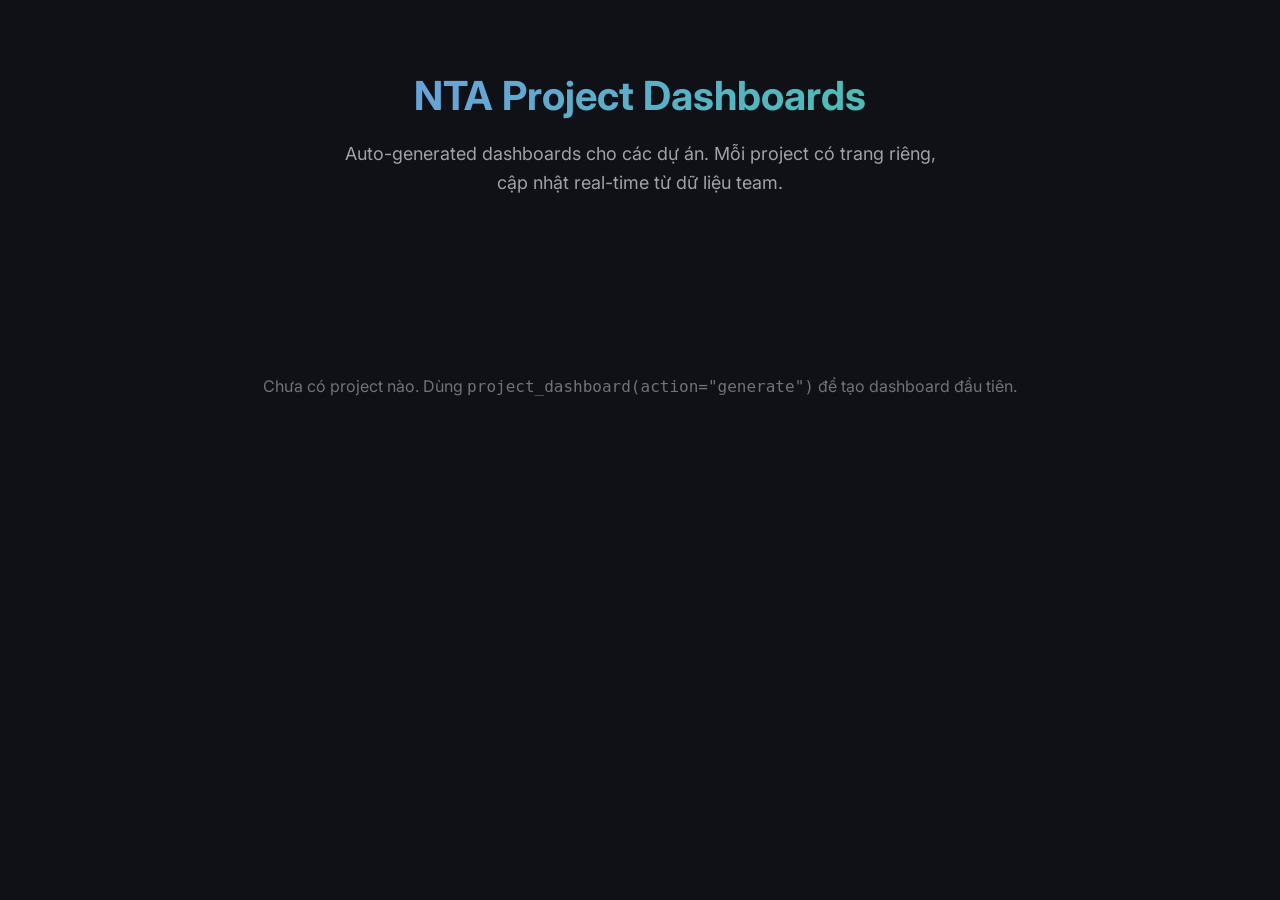
==== index.html @ 4506bc9b "init: project dashboards repo structure - Landing page with project registry (JS-based) - Shared the" ====
<!DOCTYPE html>
<html lang="vi">
<head>
  <meta charset="UTF-8">
  <meta name="viewport" content="width=device-width, initial-scale=1.0">
  <title>NTA Project Dashboards</title>
  <link rel="stylesheet" href="/_shared/theme.css">
  <link href="https://fonts.googleapis.com/css2?family=Inter:wght@400;500;600;700&display=swap" rel="stylesheet">
  <style>
    .hero {
      text-align: center;
      padding: 4rem 1.5rem 3rem;
    }
    .hero h1 {
      font-size: 2.5rem;
      font-weight: 700;
      background: linear-gradient(135deg, #818cf8, #34d399);
      -webkit-background-clip: text;
      -webkit-text-fill-color: transparent;
      background-clip: text;
      margin-bottom: 0.75rem;
    }
    .hero p {
      color: var(--text-secondary);
      font-size: 1.125rem;
      max-width: 600px;
      margin: 0 auto;
    }
    .projects-grid {
      display: grid;
      grid-template-columns: repeat(auto-fill, minmax(320px, 1fr));
      gap: 1.5rem;
      max-width: 1200px;
      margin: 0 auto;
      padding: 0 1.5rem 4rem;
    }
    .project-card {
      text-decoration: none;
      color: inherit;
    }
    .project-card .card {
      height: 100%;
      cursor: pointer;
    }
    .project-card h3 {
      font-size: 1.25rem;
      font-weight: 600;
      margin-bottom: 0.5rem;
      display: flex;
      align-items: center;
      gap: 0.5rem;
    }
    .project-card p {
      color: var(--text-secondary);
      font-size: 0.875rem;
      margin-bottom: 1rem;
    }
    .project-meta {
      display: flex;
      gap: 0.75rem;
      flex-wrap: wrap;
    }
    .empty-state {
      text-align: center;
      padding: 4rem 1.5rem;
      color: var(--text-muted);
    }
    .empty-state p { font-size: 1rem; }

    @media (max-width: 640px) {
      .hero { padding: 2.5rem 1rem 2rem; }
      .hero h1 { font-size: 1.75rem; }
      .projects-grid { grid-template-columns: 1fr; padding: 0 1rem 3rem; }
    }
  </style>
</head>
<body>

<div class="hero">
  <h1>NTA Project Dashboards</h1>
  <p>Auto-generated dashboards cho các dự án. Mỗi project có trang riêng, cập nhật real-time từ dữ liệu team.</p>
</div>

<div class="projects-grid" id="projects">
  <!-- Populated by JS from registry below -->
</div>

<div class="empty-state" id="empty" style="display:none">
  <p>Chưa có project nào. Dùng <code>project_dashboard(action="generate")</code> để tạo dashboard đầu tiên.</p>
</div>

<script>
  // === PROJECT REGISTRY ===
  // Add new projects here. Agent tool appends entries after generation.
  const PROJECTS = [
    // {
    //   slug: "nta-core-team",
    //   name: "NTA Core Team",
    //   description: "Agent team dashboard — tasks, timeline, workload, activity",
    //   emoji: "🤖",
    //   tags: ["team", "agents"],
    //   updatedAt: "2026-04-02"
    // },
  ];

  const grid = document.getElementById('projects');
  const empty = document.getElementById('empty');

  if (PROJECTS.length === 0) {
    empty.style.display = 'block';
  } else {
    PROJECTS.forEach(function(p) {
      const a = document.createElement('a');
      a.href = '/' + p.slug + '/';
      a.className = 'project-card';
      a.innerHTML = `
        <div class="card">
          <h3>${p.emoji || '📊'} ${p.name}</h3>
          <p>${p.description || ''}</p>
          <div class="project-meta">
            ${(p.tags || []).map(t => `<span class="badge badge-info">${t}</span>`).join('')}
            ${p.updatedAt ? `<span class="badge badge-muted">Updated: ${p.updatedAt}</span>` : ''}
          </div>
        </div>
      `;
      grid.appendChild(a);
    });
  }
</script>

</body>
</html>
---- _shared/theme.css ----
/* NTA Project Dashboards — Shared Theme */
:root {
  --bg-primary: #0f1117;
  --bg-card: #1a1b23;
  --bg-card-hover: #22232d;
  --bg-nav: rgba(15, 17, 23, 0.85);
  --border: #2a2b35;
  --text-primary: #e4e4e7;
  --text-secondary: #a1a1aa;
  --text-muted: #71717a;
  --accent: #818cf8;
  --accent-hover: #6366f1;
  --success: #34d399;
  --warning: #fbbf24;
  --danger: #f87171;
  --info: #60a5fa;
  --radius: 12px;
  --radius-sm: 8px;
  --shadow: 0 4px 24px rgba(0,0,0,0.3);
  --font: 'Inter', -apple-system, BlinkMacSystemFont, 'Segoe UI', sans-serif;
}

* { margin: 0; padding: 0; box-sizing: border-box; }

body {
  font-family: var(--font);
  background: var(--bg-primary);
  color: var(--text-primary);
  line-height: 1.6;
  -webkit-font-smoothing: antialiased;
}

a { color: var(--accent); text-decoration: none; }
a:hover { color: var(--accent-hover); }

.card {
  background: var(--bg-card);
  border: 1px solid var(--border);
  border-radius: var(--radius);
  padding: 1.5rem;
  transition: background 0.2s, transform 0.2s;
}
.card:hover {
  background: var(--bg-card-hover);
  transform: translateY(-2px);
}

.badge {
  display: inline-flex;
  align-items: center;
  padding: 0.2rem 0.6rem;
  border-radius: 9999px;
  font-size: 0.75rem;
  font-weight: 600;
}
.badge-success { background: rgba(52,211,153,0.15); color: var(--success); }
.badge-warning { background: rgba(251,191,36,0.15); color: var(--warning); }
.badge-danger { background: rgba(248,113,113,0.15); color: var(--danger); }
.badge-info { background: rgba(96,165,250,0.15); color: var(--info); }
.badge-muted { background: rgba(113,113,122,0.15); color: var(--text-muted); }

/* Responsive */
@media (max-width: 640px) {
  .card { padding: 1rem; }
}
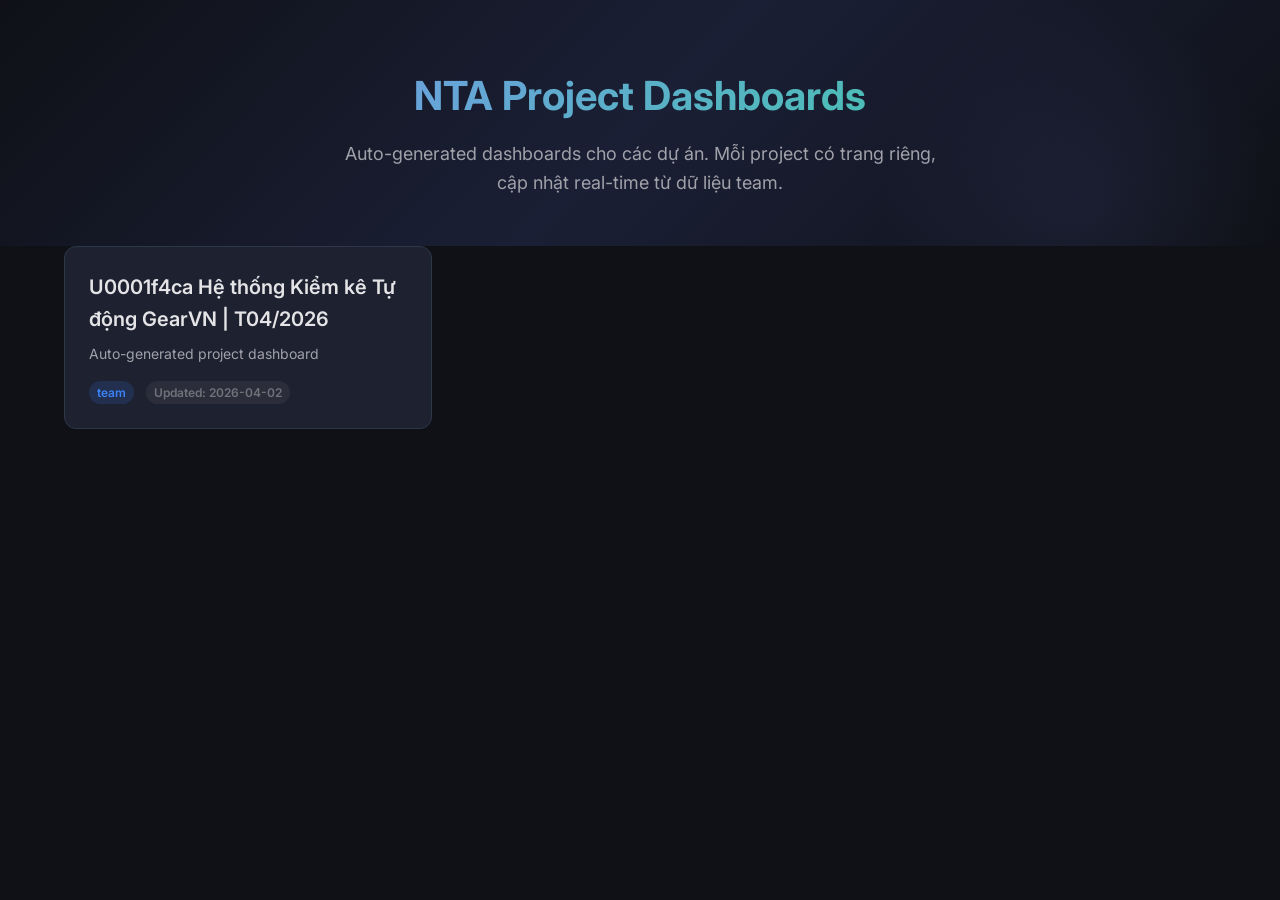
==== commit 4a0fba8f: "update dashboard: Hệ thống Kiểm kê Tự động GearVN | T04/2026 (2026-04-02 22:57)" ====
--- a/index.html
+++ b/index.html
@@ -93,6 +93,14 @@
   // === PROJECT REGISTRY ===
   // Add new projects here. Agent tool appends entries after generation.
   const PROJECTS = [
+    {
+      slug: "kiem-ke-t04",
+      name: "Hệ thống Kiểm kê Tự động GearVN | T04/2026",
+      description: "Auto-generated project dashboard",
+      emoji: "\U0001f4ca",
+      tags: ["team"],
+      updatedAt: "2026-04-02"
+    },
     // {
     //   slug: "nta-core-team",
     //   name: "NTA Core Team",
--- a/_shared/theme.css
+++ b/_shared/theme.css
@@ -1,22 +1,22 @@
-/* NTA Project Dashboards — Shared Theme */
+/* NTA Project Dashboards — Shared Theme v2 */
 :root {
   --bg-primary: #0f1117;
-  --bg-card: #1a1b23;
-  --bg-card-hover: #22232d;
+  --bg-secondary: #1a1f35;
+  --bg-card: #1e2130;
+  --bg-card-hover: #252838;
   --bg-nav: rgba(15, 17, 23, 0.85);
-  --border: #2a2b35;
+  --border: #2d3748;
   --text-primary: #e4e4e7;
   --text-secondary: #a1a1aa;
   --text-muted: #71717a;
   --accent: #818cf8;
   --accent-hover: #6366f1;
-  --success: #34d399;
-  --warning: #fbbf24;
-  --danger: #f87171;
-  --info: #60a5fa;
+  --success: #22c55e;
+  --warning: #eab308;
+  --danger: #ef4444;
+  --info: #3b82f6;
   --radius: 12px;
   --radius-sm: 8px;
-  --shadow: 0 4px 24px rgba(0,0,0,0.3);
   --font: 'Inter', -apple-system, BlinkMacSystemFont, 'Segoe UI', sans-serif;
 }
 
@@ -28,11 +28,16 @@
   color: var(--text-primary);
   line-height: 1.6;
   -webkit-font-smoothing: antialiased;
+  padding-bottom: 80px; /* space for mobile nav */
 }
 
 a { color: var(--accent); text-decoration: none; }
 a:hover { color: var(--accent-hover); }
 
+/* Layout */
+.container { max-width: 1200px; margin: 0 auto; padding: 0 1rem; }
+
+/* Cards */
 .card {
   background: var(--bg-card);
   border: 1px solid var(--border);
@@ -44,22 +49,190 @@
   background: var(--bg-card-hover);
   transform: translateY(-2px);
 }
-
+.card-glow {
+  box-shadow: 0 0 20px rgba(129, 140, 248, 0.08);
+}
+
+/* Badges */
 .badge {
   display: inline-flex;
   align-items: center;
-  padding: 0.2rem 0.6rem;
+  padding: 2px 8px;
   border-radius: 9999px;
   font-size: 0.75rem;
   font-weight: 600;
-}
-.badge-success { background: rgba(52,211,153,0.15); color: var(--success); }
-.badge-warning { background: rgba(251,191,36,0.15); color: var(--warning); }
-.badge-danger { background: rgba(248,113,113,0.15); color: var(--danger); }
-.badge-info { background: rgba(96,165,250,0.15); color: var(--info); }
-.badge-muted { background: rgba(113,113,122,0.15); color: var(--text-muted); }
+  white-space: nowrap;
+}
+.badge-success { background: rgba(34,197,94,0.15); color: var(--success); }
+.badge-warning { background: rgba(234,179,8,0.15); color: var(--warning); }
+.badge-danger  { background: rgba(239,68,68,0.15); color: var(--danger); }
+.badge-info    { background: rgba(59,130,246,0.15); color: var(--info); }
+.badge-muted   { background: rgba(113,113,122,0.15); color: var(--text-muted); }
+.badge-accent  { background: rgba(129,140,248,0.15); color: var(--accent); }
+
+/* KPI stat cards */
+.stat-card {
+  background: var(--bg-card);
+  border: 1px solid var(--border);
+  border-radius: var(--radius);
+  padding: 1.25rem;
+  text-align: center;
+}
+.stat-value {
+  font-size: 2rem;
+  font-weight: 800;
+  line-height: 1.2;
+}
+.stat-label {
+  font-size: 0.75rem;
+  color: var(--text-muted);
+  margin-top: 0.25rem;
+}
+
+/* Progress bar */
+.progress-bar {
+  height: 8px;
+  background: var(--border);
+  border-radius: 4px;
+  overflow: hidden;
+}
+.progress-fill {
+  height: 100%;
+  border-radius: 4px;
+  transition: width 0.8s ease;
+}
+
+/* Hero section */
+.hero {
+  background: linear-gradient(135deg, #0f1117 0%, #1a1f35 50%, #0f1117 100%);
+  position: relative;
+  overflow: hidden;
+}
+.hero::before {
+  content: '';
+  position: absolute;
+  top: 0; right: 0;
+  width: 400px; height: 400px;
+  background: radial-gradient(circle, rgba(129,140,248,0.08) 0%, transparent 70%);
+}
+.gradient-text {
+  background: linear-gradient(135deg, var(--accent), #a78bfa, #f472b6);
+  -webkit-background-clip: text;
+  -webkit-text-fill-color: transparent;
+  background-clip: text;
+}
+
+/* Section headers */
+.section-header {
+  font-size: 1.25rem;
+  font-weight: 700;
+  margin-bottom: 1rem;
+  display: flex;
+  align-items: center;
+  gap: 0.5rem;
+}
+
+/* Milestone timeline */
+.milestone-item {
+  display: flex;
+  gap: 1rem;
+  padding: 1rem 0;
+  border-left: 2px solid var(--border);
+  padding-left: 1.5rem;
+  position: relative;
+}
+.milestone-item::before {
+  content: '';
+  position: absolute;
+  left: -8px; top: 1.25rem;
+  width: 14px; height: 14px;
+  border-radius: 50%;
+  border: 2px solid var(--accent);
+  background: var(--bg-primary);
+}
+.milestone-item.done::before { background: var(--success); border-color: var(--success); }
+.milestone-item.at-risk::before { background: var(--warning); border-color: var(--warning); }
+.milestone-item.missed::before { background: var(--danger); border-color: var(--danger); }
+
+/* Decision cards */
+.decision-tag {
+  display: inline-flex;
+  align-items: center;
+  padding: 2px 6px;
+  border-radius: 4px;
+  font-size: 0.7rem;
+  font-weight: 700;
+  background: rgba(59,130,246,0.15);
+  color: var(--info);
+}
+
+/* Alert cards */
+.alert {
+  border-radius: var(--radius);
+  padding: 1rem 1.25rem;
+  display: flex;
+  align-items: flex-start;
+  gap: 0.75rem;
+  margin-bottom: 0.75rem;
+}
+.alert-danger { background: rgba(239,68,68,0.1); border: 1px solid rgba(239,68,68,0.25); }
+.alert-warning { background: rgba(234,179,8,0.1); border: 1px solid rgba(234,179,8,0.25); }
+.alert-info { background: rgba(59,130,246,0.1); border: 1px solid rgba(59,130,246,0.25); }
+
+/* Task rows */
+.task-row {
+  display: flex;
+  align-items: center;
+  gap: 0.75rem;
+  padding: 0.625rem 1rem;
+  border-bottom: 1px solid var(--border);
+  font-size: 0.875rem;
+}
+.task-row:hover { background: var(--bg-card-hover); }
+.task-id { font-weight: 700; min-width: 3rem; }
+.task-subject { flex: 1; }
+
+/* Filter chips */
+.filter-chip {
+  display: inline-flex;
+  align-items: center;
+  padding: 0.375rem 0.875rem;
+  border-radius: 9999px;
+  font-size: 0.8rem;
+  font-weight: 500;
+  border: 1px solid var(--border);
+  background: transparent;
+  color: var(--text-secondary);
+  cursor: pointer;
+  transition: all 0.15s;
+}
+.filter-chip:hover { border-color: var(--accent); color: var(--text-primary); }
+.filter-chip.active { background: var(--accent); color: #fff; border-color: var(--accent); }
+
+/* Sprint cards */
+.sprint-card {
+  background: var(--bg-card);
+  border: 1px solid var(--border);
+  border-radius: var(--radius);
+  padding: 1.25rem;
+}
+.sprint-card.active { border-color: var(--accent); }
+.sprint-card.overdue { border-color: var(--danger); }
+
+/* Tables (responsive) */
+.table-wrap { overflow-x: auto; }
+.table-wrap table { width: 100%; min-width: 600px; border-collapse: collapse; }
+.table-wrap th { font-size: 0.75rem; color: var(--text-muted); text-align: left; padding: 0.5rem 1rem; border-bottom: 1px solid var(--border); }
+.table-wrap td { padding: 0.625rem 1rem; border-bottom: 1px solid var(--border); font-size: 0.875rem; }
+
+/* Scrollbar */
+::-webkit-scrollbar { width: 6px; height: 6px; }
+::-webkit-scrollbar-track { background: transparent; }
+::-webkit-scrollbar-thumb { background: var(--border); border-radius: 3px; }
 
 /* Responsive */
 @media (max-width: 640px) {
   .card { padding: 1rem; }
-}
+  .stat-value { font-size: 1.5rem; }
+  body { padding-bottom: 90px; }
+}
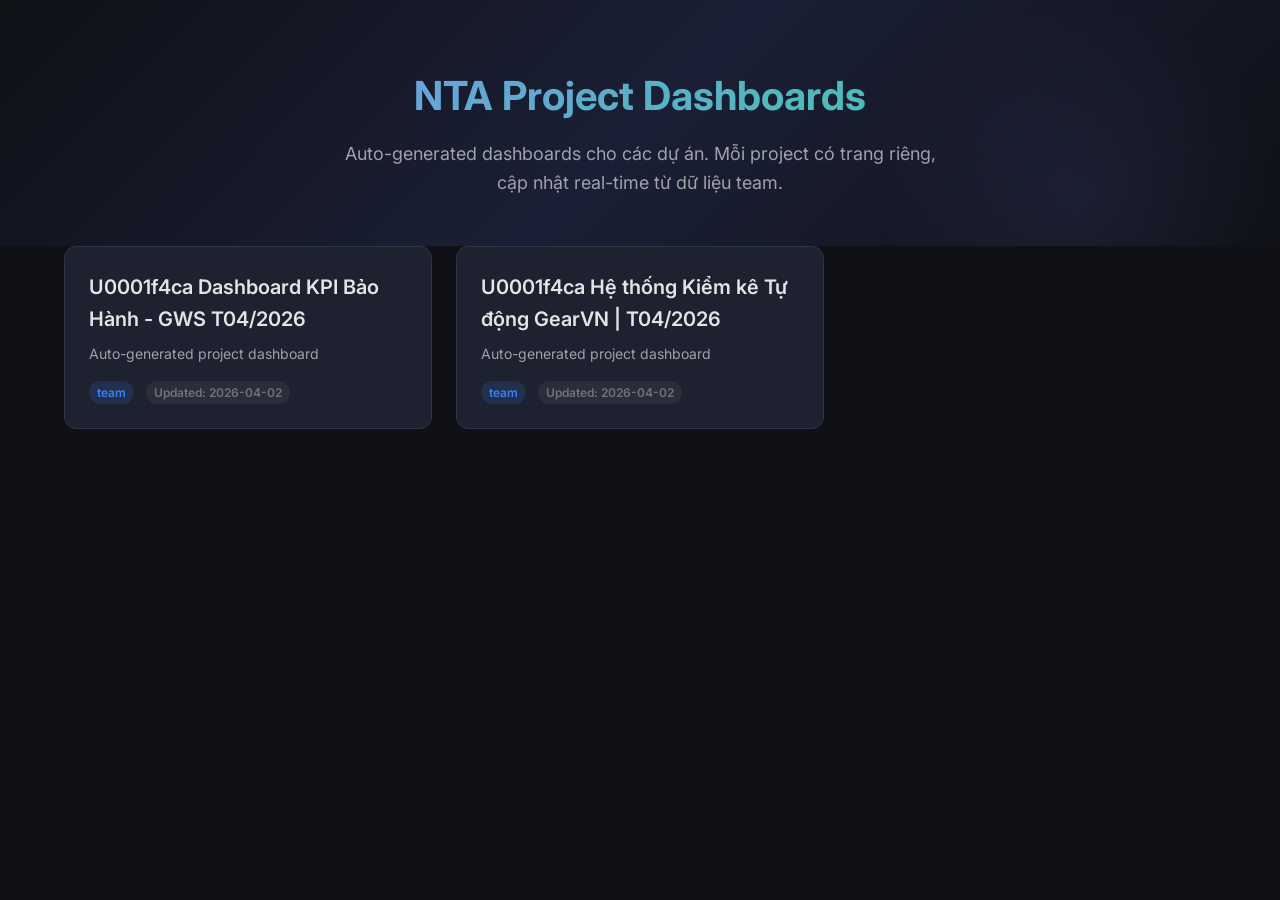
==== commit fe7e740a: "update dashboard: Dashboard KPI Bảo Hành - GWS T04/2026 (2026-04-02 23:39)" ====
--- a/index.html
+++ b/index.html
@@ -94,6 +94,14 @@
   // Add new projects here. Agent tool appends entries after generation.
   const PROJECTS = [
     {
+      slug: "gws-warranty-optimization",
+      name: "Dashboard KPI Bảo Hành - GWS T04/2026",
+      description: "Auto-generated project dashboard",
+      emoji: "\U0001f4ca",
+      tags: ["team"],
+      updatedAt: "2026-04-02"
+    },
+    {
       slug: "kiem-ke-t04",
       name: "Hệ thống Kiểm kê Tự động GearVN | T04/2026",
       description: "Auto-generated project dashboard",
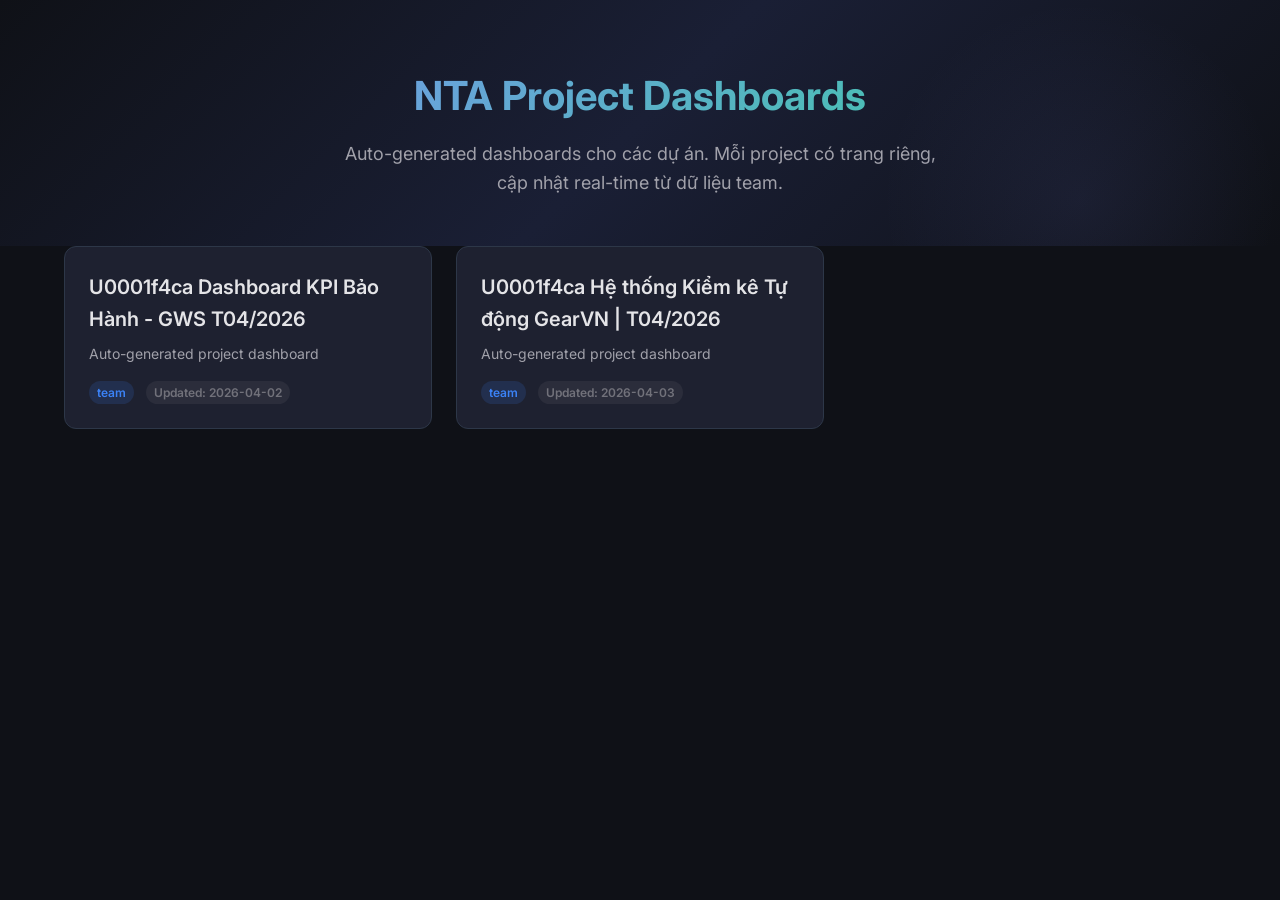
==== commit 5ab0dd82: "update dashboard: Kiểm Kê Tồn Kho T04/2026 (2026-04-03 02:01)" ====
--- a/index.html
+++ b/index.html
@@ -107,7 +107,7 @@
       description: "Auto-generated project dashboard",
       emoji: "\U0001f4ca",
       tags: ["team"],
-      updatedAt: "2026-04-02"
+      updatedAt: "2026-04-03"
     },
     // {
     //   slug: "nta-core-team",
